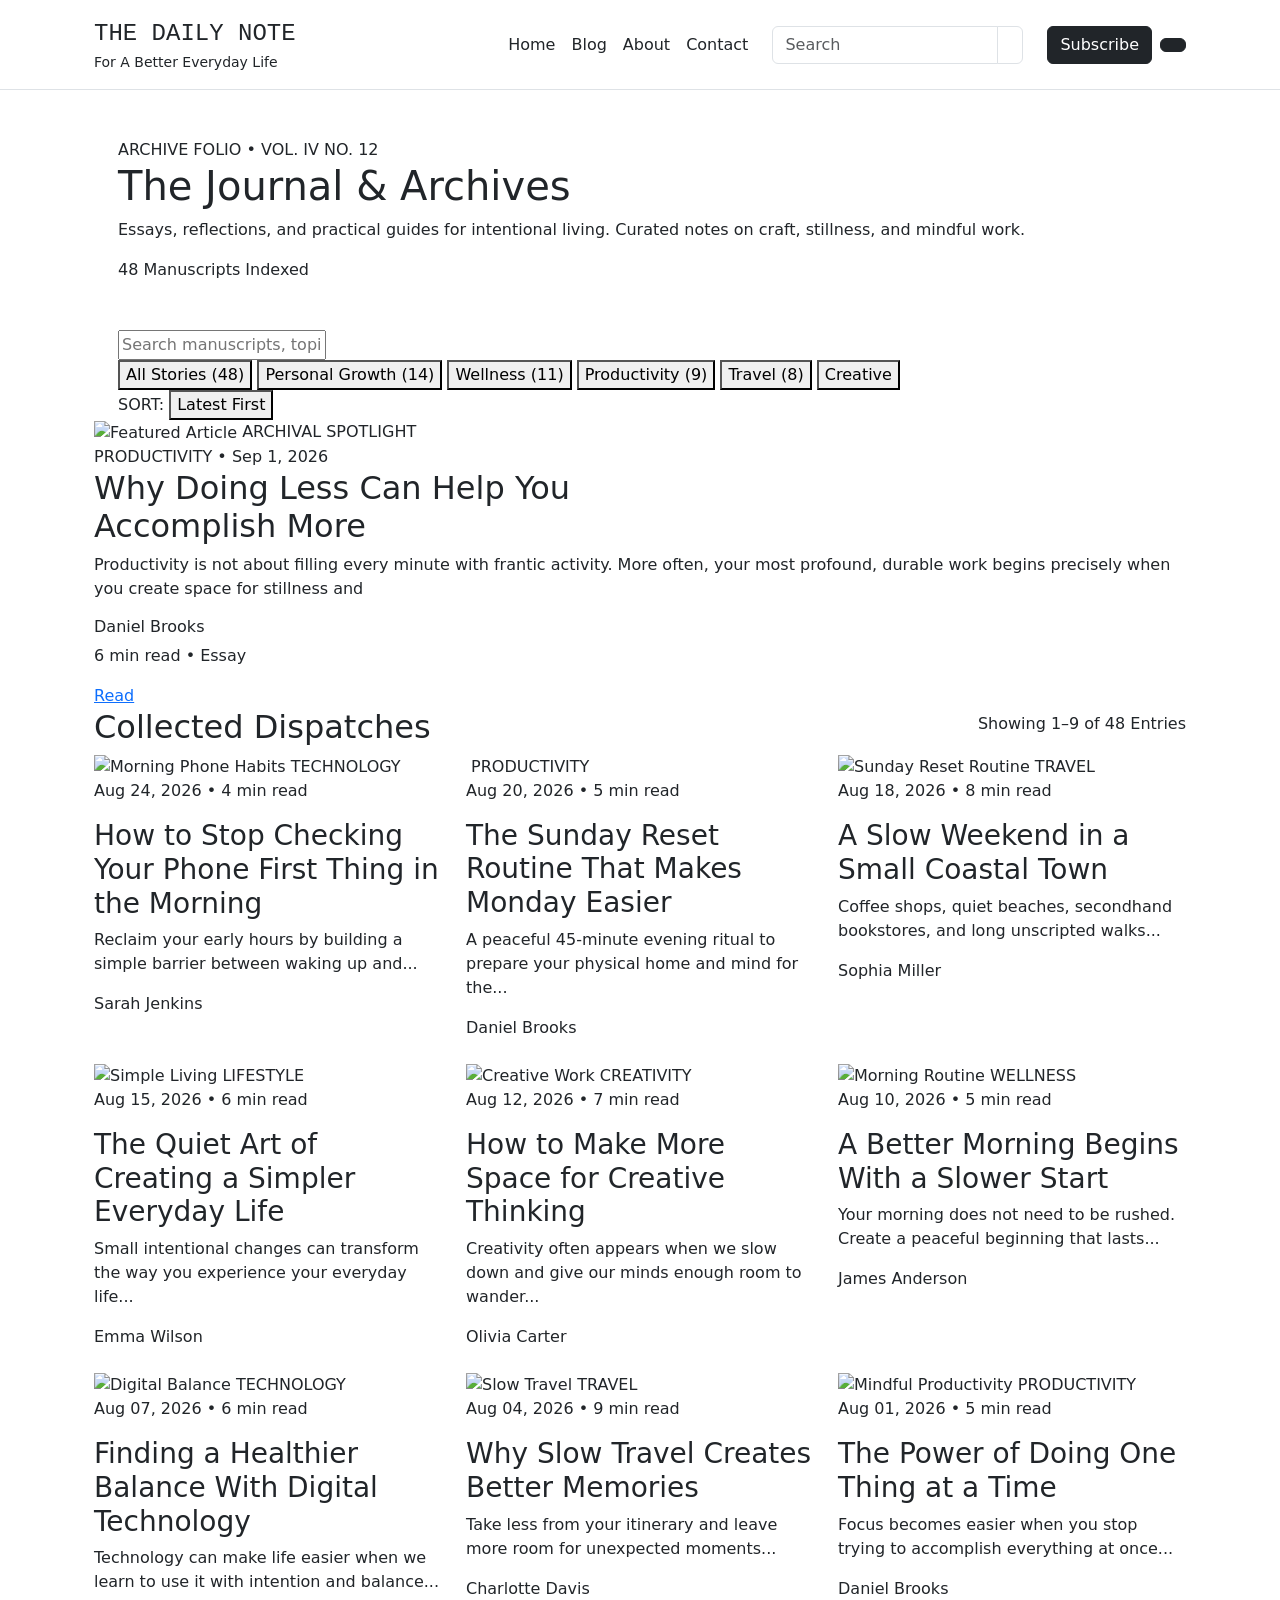
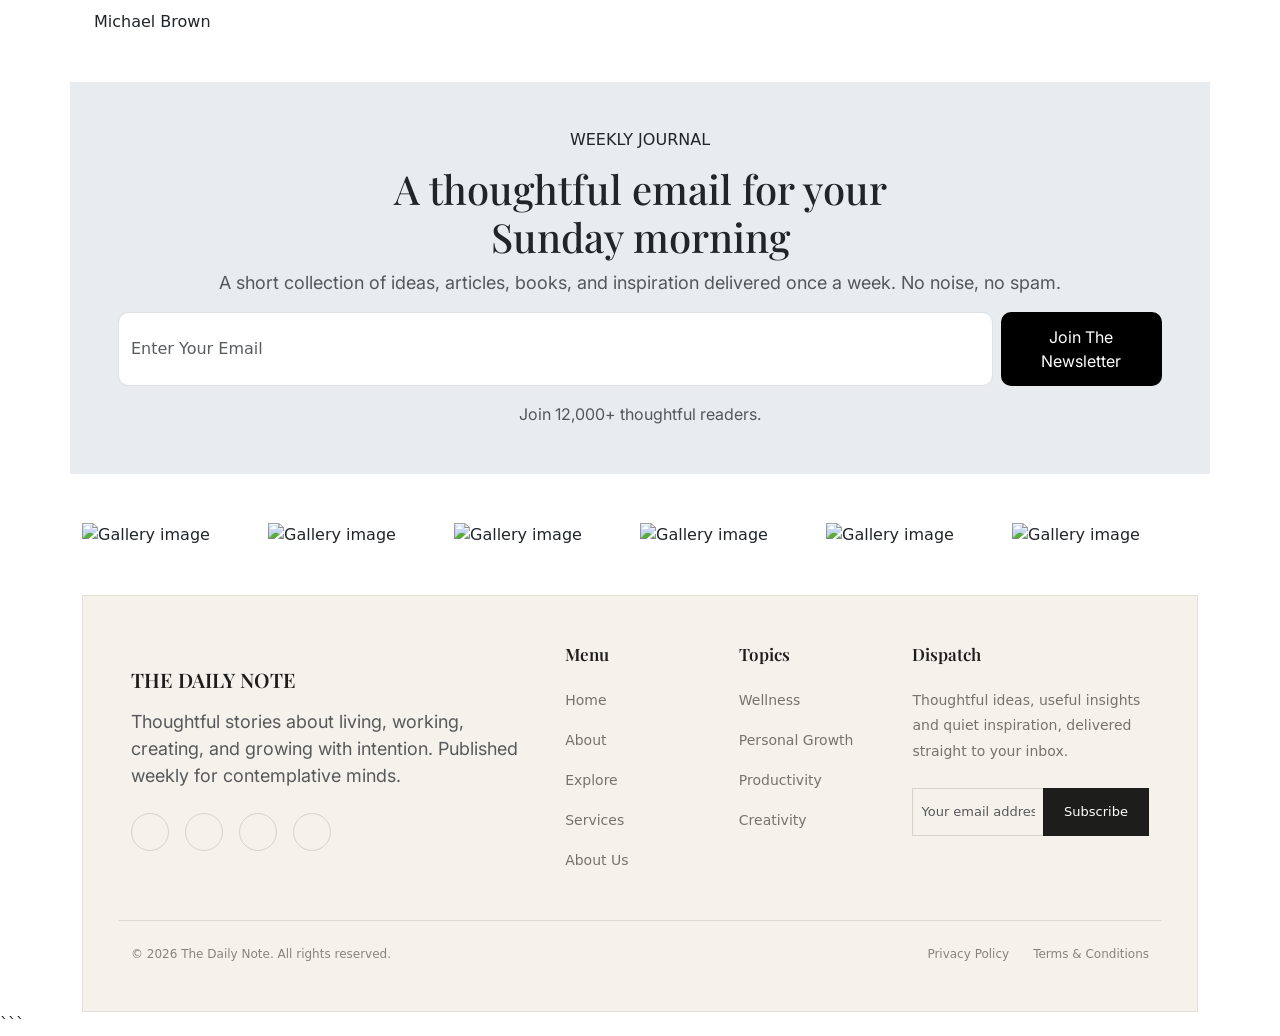
==== about.html @ f955789d "Add files via upload" ====
<!DOCTYPE html>
<html lang="en">

<head>
  <meta charset="UTF-8">
  <meta name="viewport" content="width=device-width, initial-scale=1.0">

  <title>The Daily Note</title>

  <!-- Playfair Display Font -->
  <link rel="preconnect" href="https://fonts.googleapis.com">
  <link rel="preconnect" href="https://fonts.gstatic.com" crossorigin>

  <link href="https://fonts.googleapis.com/css2?family=Playfair+Display:wght@400;500;600;700&display=swap"
    rel="stylesheet">

  <!-- Inter Font -->
  <link href="https://fonts.googleapis.com/css2?family=Inter:wght@400;500;600&display=swap"
    rel="stylesheet">

  <!-- Material Icons -->
  <link rel="stylesheet"
    href="https://fonts.googleapis.com/css2?family=Material+Symbols+Outlined:opsz,wght,FILL,GRAD@24,400,0,0">

  <!-- Bootstrap CDN -->
  <link href="https://cdn.jsdelivr.net/npm/bootstrap@5.3.8/dist/css/bootstrap.min.css"
    rel="stylesheet"
    integrity="sha384-sRIl4kxILFvY47J16cr9ZwB07vP4J8+LH7qKQnuqkuIAvNWLzeN8tE5YBujZqJLB"
    crossorigin="anonymous">

  <!-- Font Awesome -->
  <script src="https://cdnjs.cloudflare.com/ajax/libs/font-awesome/6.5.2/js/all.min.js"></script>

  <link rel="stylesheet" href="about.css">
  <link rel="stylesheet" href="index.html">

</head>


<body>


  <!-- =========================================================
       HEADER
  ========================================================== -->

  <header class="site-header border-bottom bg-white">

    <div class="container px-4">

      <div class="d-flex flex-column flex-lg-row align-items-center
                  justify-content-between gap-3 py-3">


        <!-- LOGO -->

        <a href="index.html" class="text-decoration-none text-dark">

          <div class="fs-4 font-monospace">
            THE DAILY NOTE
          </div>

          <div class="small">
            For A Better Everyday Life
          </div>

        </a>


        <!-- RIGHT SIDE -->

        <div class="d-flex flex-wrap justify-content-center
                    align-items-center gap-2 header-actions">


          <!-- MAIN MENU -->

          <nav class="d-flex flex-wrap justify-content-center
                      align-items-center gap-3">

            <a href="index.html" class="text-decoration-none text-dark">
              Home
            </a>

            <a href="#" class="text-decoration-none text-dark">
              Blog
            </a>

            <a href="about.html" class="text-decoration-none text-dark">
              About
            </a>

            <a href="#" class="text-decoration-none text-dark">
              Contact
            </a>

          </nav>


          <!-- SEARCH -->

          <form class="d-flex align-items-center ms-lg-3" role="search">

            <div class="input-group">

              <input type="search"
                class="form-control d-none d-xl-block"
                placeholder="Search"
                aria-label="Search">

              <button type="submit"
                class="input-group-text bg-white border"
                aria-label="Search">

                <i class="fa-solid fa-magnifying-glass"></i>

              </button>

            </div>

          </form>


          <!-- SUBSCRIBE -->

          <a href="#" class="btn btn-dark ms-lg-3">
            Subscribe
          </a>


          <!-- CONTACT ICON -->

          <a href="contact.html"
            class="btn btn-dark"
            aria-label="Contact">

            <i class="fa-regular fa-envelope"></i>

          </a>


        </div>

      </div>

    </div>

  </header>


  <header class="journal-header">

    <div class="container px-4 px-lg-5 p-5">

      <div class="header-content">

        <!-- Small Top Text -->
        <div class="archive-info">
          <span>ARCHIVE FOLIO</span>
          <span class="dot">•</span>
          <span>VOL. IV NO. 12</span>
        </div>

        <!-- Main Heading -->
        <h1 class="journal-title">
          The Journal &amp; Archives
        </h1>

        <!-- Description -->
        <p class="journal-description">
          Essays, reflections, and practical guides for intentional living.
          Curated notes on craft, stillness, and mindful work.
        </p>

        <!-- Manuscripts -->
        <div class="manuscripts">
          <span class="status-dot"></span>
          <span>48 Manuscripts Indexed</span>
        </div>

      </div>

    </div>

  </header>


  <!-- ================= FILTER SECTION ================= -->

  <section class="filter-section">

    <div class="container px-4 px-lg-5">

      <div class="filter-wrapper">

        <!-- Search -->
        <div class="search-box">

          <i class="fa-solid fa-magnifying-glass"></i>

          <input type="text"
            placeholder="Search manuscripts, topics...">

        </div>


        <!-- Categories -->
        <div class="categories">

          <button class="category active">
            All Stories (48)
          </button>

          <button class="category">
            Personal Growth (14)
          </button>

          <button class="category">
            Wellness (11)
          </button>

          <button class="category">
            Productivity (9)
          </button>

          <button class="category">
            Travel (8)
          </button>

          <button class="category">
            Creative
          </button>

        </div>


        <!-- Sort -->
        <div class="sort-box">

          <span class="sort-text">SORT:</span>

          <button class="sort-button">
            Latest First
            <i class="fa-solid fa-chevron-down"></i>
          </button>

        </div>

      </div>

    </div>

  </section>


  <!-- =========================================================
     FEATURED ARTICLE SECTION
========================================================= -->

<section class="featured-article-section">
  <div class="container px-2 px-md-4">

    <div class="featured-article">

      <!-- LEFT IMAGE -->
      <div class="featured-image">
        <img src="image/Image.png" alt="Featured Article">

        <span class="archive-badge">
          ARCHIVAL SPOTLIGHT
        </span>
      </div>


      <!-- RIGHT CONTENT -->
      <div class="featured-content">

        <!-- Category + Date -->
        <div class="article-meta">
          <span class="category-badge">PRODUCTIVITY</span>

          <span class="meta-dot">•</span>

          <span class="article-date">Sep 1, 2026</span>
        </div>


        <!-- Title -->
        <h2 class="featured-title">
          Why Doing Less Can
          Help You <br> Accomplish
          More
        </h2>


        <!-- Description -->
        <p class="featured-description">
          Productivity is not about filling every minute with frantic
          activity. More often, your most profound, durable work
          begins precisely when you create space for stillness and
        </p>


        <!-- Bottom Area -->
        <div class="article-bottom">

          <!-- Author -->
          <div class="author-info">

            <div class="author-icon">
              <i class="fa-regular fa-user"></i>
            </div>

            <div>
              <h6>Daniel Brooks</h6>
              <p>6 min read • Essay</p>
            </div>

          </div>


          <!-- Read More -->
          <a href="#" class="read-more">
            <span>Read</span>
            <i class="fa-solid fa-arrow-right"></i>
          </a>

        </div>

      </div>

    </div>

  </div>
</section>

<!-- =========================================================
     COLLECTED DISPATCHES SECTION — 9 CARDS
========================================================= -->

<section class="dispatches-section">
  <div class="container px-3 px-md-4">

    <!-- Section Heading -->
    <div class="dispatches-heading d-flex justify-content-between align-items-center">

      <h2 class="dispatches-title">
        Collected Dispatches
      </h2>

      <p class="dispatches-count">
        Showing 1–9 of 48 Entries
      </p>

    </div>


    <!-- =====================================================
         ALL 9 CARDS
    ====================================================== -->

    <div class="row g-4">


      <!-- =================================================
           CARD 01
      ================================================== -->

      <div class="col-lg-4 col-md-6">

        <article class="dispatch-card">

          <div class="dispatch-image">

            <!-- CHANGE IMAGE -->
            <img src="image/[base64].png"
                 alt="Morning Phone Habits">

            <span class="dispatch-category">
              TECHNOLOGY
            </span>

          </div>


          <div class="dispatch-content">

            <p class="dispatch-meta">
              Aug 24, 2026 • 4 min read
            </p>

            <h3 class="dispatch-card-title">
              How to Stop Checking Your Phone
              First Thing in the Morning
            </h3>

            <p class="dispatch-description">
              Reclaim your early hours by building a
              simple barrier between waking up and...
            </p>


            <div class="dispatch-bottom">

              <div class="dispatch-author">

                <span class="dispatch-author-icon">
                  <i class="fa-regular fa-user"></i>
                </span>

                <span>Sarah Jenkins</span>

              </div>


              <a href="#" class="dispatch-arrow">
                <i class="fa-solid fa-arrow-right"></i>
              </a>

            </div>

          </div>

        </article>

      </div>



      <!-- =================================================
           CARD 02
      ================================================== -->

      <div class="col-lg-4 col-md-6">

        <article class="dispatch-card">

          <div class="dispatch-image">

            <!-- CHANGE IMAGE -->
        <img src="image/Background.png" alt="">

            <span class="dispatch-category">
              PRODUCTIVITY
            </span>

          </div>


          <div class="dispatch-content">

            <p class="dispatch-meta">
              Aug 20, 2026 • 5 min read
            </p>

            <h3 class="dispatch-card-title">
              The Sunday Reset Routine That
              Makes Monday Easier
            </h3>

            <p class="dispatch-description">
              A peaceful 45-minute evening ritual to
              prepare your physical home and mind for the...
            </p>


            <div class="dispatch-bottom">

              <div class="dispatch-author">

                <span class="dispatch-author-icon">
                  <i class="fa-regular fa-user"></i>
                </span>

                <span>Daniel Brooks</span>

              </div>


              <a href="#" class="dispatch-arrow">
                <i class="fa-solid fa-arrow-right"></i>
              </a>

            </div>

          </div>

        </article>

      </div>



      <!-- =================================================
           CARD 03
      ================================================== -->

      <div class="col-lg-4 col-md-6">

        <article class="dispatch-card">

          <div class="dispatch-image">

            <!-- CHANGE IMAGE -->
                <img src="image/[base64].png"
                 alt="Sunday Reset Routine">

            <span class="dispatch-category">
              TRAVEL
            </span>

          </div>


          <div class="dispatch-content">

            <p class="dispatch-meta">
              Aug 18, 2026 • 8 min read
            </p>

            <h3 class="dispatch-card-title">
              A Slow Weekend in a Small Coastal
              Town
            </h3>

            <p class="dispatch-description">
              Coffee shops, quiet beaches, secondhand
              bookstores, and long unscripted walks...
            </p>


            <div class="dispatch-bottom">

              <div class="dispatch-author">

                <span class="dispatch-author-icon">
                  <i class="fa-regular fa-user"></i>
                </span>

                <span>Sophia Miller</span>

              </div>


              <a href="#" class="dispatch-arrow">
                <i class="fa-solid fa-arrow-right"></i>
              </a>

            </div>

          </div>

        </article>

      </div>



      <!-- =================================================
           CARD 04
      ================================================== -->

      <div class="col-lg-4 col-md-6">

        <article class="dispatch-card">

          <div class="dispatch-image">

            <!-- CHANGE IMAGE -->
            <img src="image/[base64].png"
                 alt="Simple Living">

            <span class="dispatch-category">
              LIFESTYLE
            </span>

          </div>


          <div class="dispatch-content">

            <p class="dispatch-meta">
              Aug 15, 2026 • 6 min read
            </p>

            <h3 class="dispatch-card-title">
              The Quiet Art of Creating a
              Simpler Everyday Life
            </h3>

            <p class="dispatch-description">
              Small intentional changes can transform
              the way you experience your everyday life...
            </p>


            <div class="dispatch-bottom">

              <div class="dispatch-author">

                <span class="dispatch-author-icon">
                  <i class="fa-regular fa-user"></i>
                </span>

                <span>Emma Wilson</span>

              </div>


              <a href="#" class="dispatch-arrow">
                <i class="fa-solid fa-arrow-right"></i>
              </a>

            </div>

          </div>

        </article>

      </div>



      <!-- =================================================
           CARD 05
      ================================================== -->

      <div class="col-lg-4 col-md-6">

        <article class="dispatch-card">

          <div class="dispatch-image">

            <!-- CHANGE IMAGE -->
            <img src="image/[base64].png"
                 alt="Creative Work">

            <span class="dispatch-category">
              CREATIVITY
            </span>

          </div>


          <div class="dispatch-content">

            <p class="dispatch-meta">
              Aug 12, 2026 • 7 min read
            </p>

            <h3 class="dispatch-card-title">
              How to Make More Space for
              Creative Thinking
            </h3>

            <p class="dispatch-description">
              Creativity often appears when we slow down
              and give our minds enough room to wander...
            </p>


            <div class="dispatch-bottom">

              <div class="dispatch-author">

                <span class="dispatch-author-icon">
                  <i class="fa-regular fa-user"></i>
                </span>

                <span>Olivia Carter</span>

              </div>


              <a href="#" class="dispatch-arrow">
                <i class="fa-solid fa-arrow-right"></i>
              </a>

            </div>

          </div>

        </article>

      </div>



      <!-- =================================================
           CARD 06
      ================================================== -->

      <div class="col-lg-4 col-md-6">

        <article class="dispatch-card">

          <div class="dispatch-image">

            <!-- CHANGE IMAGE -->
            <img src="image/[base64].png"
                 alt="Morning Routine">

            <span class="dispatch-category">
              WELLNESS
            </span>

          </div>


          <div class="dispatch-content">

            <p class="dispatch-meta">
              Aug 10, 2026 • 5 min read
            </p>

            <h3 class="dispatch-card-title">
              A Better Morning Begins With
              a Slower Start
            </h3>

            <p class="dispatch-description">
              Your morning does not need to be rushed.
              Create a peaceful beginning that lasts...
            </p>


            <div class="dispatch-bottom">

              <div class="dispatch-author">

                <span class="dispatch-author-icon">
                  <i class="fa-regular fa-user"></i>
                </span>

                <span>James Anderson</span>

              </div>


              <a href="#" class="dispatch-arrow">
                <i class="fa-solid fa-arrow-right"></i>
              </a>

            </div>

          </div>

        </article>

      </div>



      <!-- =================================================
           CARD 07
      ================================================== -->

      <div class="col-lg-4 col-md-6">

        <article class="dispatch-card">

          <div class="dispatch-image">

            <!-- CHANGE IMAGE -->
            <img src="image/[base64].png"
                 alt="Digital Balance">

            <span class="dispatch-category">
              TECHNOLOGY
            </span>

          </div>


          <div class="dispatch-content">

            <p class="dispatch-meta">
              Aug 07, 2026 • 6 min read
            </p>

            <h3 class="dispatch-card-title">
              Finding a Healthier Balance
              With Digital Technology
            </h3>

            <p class="dispatch-description">
              Technology can make life easier when we
              learn to use it with intention and balance...
            </p>


            <div class="dispatch-bottom">

              <div class="dispatch-author">

                <span class="dispatch-author-icon">
                  <i class="fa-regular fa-user"></i>
                </span>

                <span>Michael Brown</span>

              </div>


              <a href="#" class="dispatch-arrow">
                <i class="fa-solid fa-arrow-right"></i>
              </a>

            </div>

          </div>

        </article>

      </div>



      <!-- =================================================
           CARD 08
      ================================================== -->

      <div class="col-lg-4 col-md-6">

        <article class="dispatch-card">

          <div class="dispatch-image">

            <!-- CHANGE IMAGE -->
            <img src="image/[base64].png"
                 alt="Slow Travel">

            <span class="dispatch-category">
              TRAVEL
            </span>

          </div>


          <div class="dispatch-content">

            <p class="dispatch-meta">
              Aug 04, 2026 • 9 min read
            </p>

            <h3 class="dispatch-card-title">
              Why Slow Travel Creates
              Better Memories
            </h3>

            <p class="dispatch-description">
              Take less from your itinerary and leave
              more room for unexpected moments...
            </p>


            <div class="dispatch-bottom">

              <div class="dispatch-author">

                <span class="dispatch-author-icon">
                  <i class="fa-regular fa-user"></i>
                </span>

                <span>Charlotte Davis</span>

              </div>


              <a href="#" class="dispatch-arrow">
                <i class="fa-solid fa-arrow-right"></i>
              </a>

            </div>

          </div>

        </article>

      </div>



      <!-- =================================================
           CARD 09
      ================================================== -->

      <div class="col-lg-4 col-md-6">

        <article class="dispatch-card">

          <div class="dispatch-image">

            <!-- CHANGE IMAGE -->
            <img src="image/Background (2).png"
                 alt="Mindful Productivity">

            <span class="dispatch-category">
              PRODUCTIVITY
            </span>

          </div>


          <div class="dispatch-content">

            <p class="dispatch-meta">
              Aug 01, 2026 • 5 min read
            </p>

            <h3 class="dispatch-card-title">
              The Power of Doing One Thing
              at a Time
            </h3>

            <p class="dispatch-description">
              Focus becomes easier when you stop trying
              to accomplish everything at once...
            </p>


            <div class="dispatch-bottom">

              <div class="dispatch-author">

                <span class="dispatch-author-icon">
                  <i class="fa-regular fa-user"></i>
                </span>

                <span>Daniel Brooks</span>

              </div>


              <a href="#" class="dispatch-arrow">
                <i class="fa-solid fa-arrow-right"></i>
              </a>

            </div>

          </div>

        </article>

      </div>


    </div>

  </div>
</section>




  <!-- =========================================================
       NEWSLETTER
  ========================================================== -->

  <div class="container text-center mt-5 newsletter-section">

    <div class="row">

      <div class="col bg-body-secondary p-4 p-md-5">

        <form action="#">

          <h6>
            WEEKLY JOURNAL
          </h6>


          <h1 class="pt-2"
            style="font-family:'Playfair Display', serif;
                   font-size:40px;">

            A thoughtful email for your <br>
            Sunday morning

          </h1>


          <p class="card-text text-muted mt-2"
            style="font-family:'Inter', sans-serif;
                   font-size:18px;">

            A short collection of ideas, articles, books, and inspiration
            delivered once a week. No noise, no spam.

          </p>


          <div class="d-flex justify-content-center
                      gap-2 newsletter-form">

            <input
              type="email"
              name="email"
              id="email"
              placeholder="Enter Your Email"
              required
              class="form-control"
              style="padding:12px;
                     border-radius:10px;
                     background-color:white;">

            <button
              type="submit"
              class="btn"
              style="padding:12px 18px;
                     border-radius:10px;
                     background-color:black;
                     color:white;
                     font-family:'Inter', sans-serif;
                     font-size:16px;">

              Join The Newsletter

            </button>

          </div>


          <p class="card-text text-muted mt-3"
            style="font-family:'Inter', sans-serif;
                   font-size:16px;">

            Join 12,000+ thoughtful readers.

          </p>

        </form>

      </div>

    </div>

  </div>



  <!-- =========================================================
       GALLERY
  ========================================================== -->

  <div class="container mt-5">

    <div class="row">

      <div class="gallery d-flex">

        <div class="col">

          <img
            src="https://encrypted-tbn0.gstatic.com/images?q=tbn:ANd9GcTUyh7GV2y5D9WMZh28gI6M2k6ve06KbY13Tnuks8n1I8Cg_ETue8IrTAo&s=10"
            class="img-fluid w-100"
            style="max-width:200px;
                   height:200px;
                   object-fit:cover;"
            alt="Gallery image">

        </div>


        <div class="col">

          <img
            src="https://encrypted-tbn0.gstatic.com/images?q=tbn:ANd9GcRiHSuCYr5pFHjg584mpFaJQGoM9TkHpOYXthlzWV4Oqg&s=10"
            class="img-fluid w-100"
            style="max-width:200px;
                   height:200px;
                   object-fit:cover;"
            alt="Gallery image">

        </div>


        <div class="col">

          <img
            src="https://encrypted-tbn0.gstatic.com/images?q=tbn:ANd9GcSi7aT6QcAlgnhmaj3kfK4dPAKymP3mozt70sc2gzRRKFaVPKwXTZspguc&s=10"
            class="img-fluid w-100"
            style="max-width:200px;
                   height:200px;
                   object-fit:cover;"
            alt="Gallery image">

        </div>


        <div class="col">

          <img
            src="https://encrypted-tbn0.gstatic.com/images?q=tbn:ANd9GcTv706wasX8_gPbdp8O0TT1LXeOdNMG0ZONBZZ6pnebRg&s=10"
            class="img-fluid w-100"
            style="max-width:200px;
                   height:200px;
                   object-fit:cover;"
            alt="Gallery image">

        </div>


        <div class="col">

          <img
            src="https://encrypted-tbn0.gstatic.com/images?q=tbn:ANd9GcTUyh7GV2y5D9WMZh28gI6M2k6ve06KbY13Tnuks8n1I8Cg_ETue8IrTAo&s=10"
            class="img-fluid w-100"
            style="max-width:200px;
                   height:200px;
                   object-fit:cover;"
            alt="Gallery image">

        </div>


        <div class="col">

          <img
            src="https://encrypted-tbn0.gstatic.com/images?q=tbn:ANd9GcS_R3quQdjcWzR2yV-Xn2RITSWg6shXAdHs2kv1k5qeEw&s=10"
            class="img-fluid w-100"
            style="max-width:200px;
                   height:200px;
                   object-fit:cover;"
            alt="Gallery image">

        </div>

      </div>

    </div>

  </div>

<!-- =========================================================
     FOOTER
========================================================= -->

<div class="container">

  <footer class="site-footer py-5 mt-5"
    style="
      background:#f5f2ec;
      color:#1d1d1b;
      border:1px solid #e5e0d7;
    ">

    <div class="container-fluid px-4 px-md-5">

      <!-- MAIN FOOTER -->

      <div class="row gy-5">

        <!-- BRAND -->
        <div class="col-lg-5 col-md-6">

          <h5 class="mt-4 mb-3"
            style="
              font-family:'Playfair Display',serif;
              font-size:20px;
              font-weight:600;
            ">
            THE DAILY NOTE
          </h5>

          <p class="text-muted mt-2"
            style="
              font-family:'Inter',sans-serif;
              font-size:18px;
            ">
            Thoughtful stories about living, working, creating, and
            growing with intention. Published weekly for contemplative
            minds.
          </p>

          <!-- SOCIAL ICONS -->

          <div class="d-flex gap-3 mt-4">

            <a href="#"
              aria-label="Facebook"
              class="d-flex align-items-center justify-content-center rounded-circle text-decoration-none"
              style="
                width:38px;
                height:38px;
                border:1px solid #d8d2c8;
                color:#1d1d1b;
              ">
              <i class="fab fa-facebook-f"></i>
            </a>

            <a href="#"
              aria-label="Instagram"
              class="d-flex align-items-center justify-content-center rounded-circle text-decoration-none"
              style="
                width:38px;
                height:38px;
                border:1px solid #d8d2c8;
                color:#1d1d1b;
              ">
              <i class="fab fa-instagram"></i>
            </a>

            <a href="#"
              aria-label="Twitter"
              class="d-flex align-items-center justify-content-center rounded-circle text-decoration-none"
              style="
                width:38px;
                height:38px;
                border:1px solid #d8d2c8;
                color:#1d1d1b;
              ">
              <i class="fab fa-twitter"></i>
            </a>

            <a href="#"
              aria-label="LinkedIn"
              class="d-flex align-items-center justify-content-center rounded-circle text-decoration-none"
              style="
                width:38px;
                height:38px;
                border:1px solid #d8d2c8;
                color:#1d1d1b;
              ">
              <i class="fab fa-linkedin-in"></i>
            </a>

          </div>

        </div>


        <!-- MENU -->

        <div class="col-lg-2 col-md-6">

          <h6 class="mb-4"
            style="
              font-family:'Playfair Display',serif;
              font-size:17px;
              font-weight:600;
            ">
            Menu
          </h6>

          <ul class="list-unstyled mb-0">

            <li class="mb-3">
              <a href="#"
                class="text-decoration-none"
                style="color:#77736c;font-size:14px;">
                Home
              </a>
            </li>

            <li class="mb-3">
              <a href="#"
                class="text-decoration-none"
                style="color:#77736c;font-size:14px;">
                About
              </a>
            </li>

            <li class="mb-3">
              <a href="#"
                class="text-decoration-none"
                style="color:#77736c;font-size:14px;">
                Explore
              </a>
            </li>

            <li class="mb-3">
              <a href="#"
                class="text-decoration-none"
                style="color:#77736c;font-size:14px;">
                Services
              </a>
            </li>

            <li>
              <a href="#"
                class="text-decoration-none"
                style="color:#77736c;font-size:14px;">
                About Us
              </a>
            </li>

          </ul>

        </div>


        <!-- TOPICS -->

        <div class="col-lg-2 col-md-6">

          <h6 class="mb-4"
            style="
              font-family:'Playfair Display',serif;
              font-size:17px;
              font-weight:600;
            ">
            Topics
          </h6>

          <ul class="list-unstyled mb-0">

            <li class="mb-3">
              <a href="#"
                class="text-decoration-none"
                style="color:#77736c;font-size:14px;">
                Wellness
              </a>
            </li>

            <li class="mb-3">
              <a href="#"
                class="text-decoration-none"
                style="color:#77736c;font-size:14px;">
                Personal Growth
              </a>
            </li>

            <li class="mb-3">
              <a href="#"
                class="text-decoration-none"
                style="color:#77736c;font-size:14px;">
                Productivity
              </a>
            </li>

            <li>
              <a href="#"
                class="text-decoration-none"
                style="color:#77736c;font-size:14px;">
                Creativity
              </a>
            </li>

          </ul>

        </div>


        <!-- DISPATCH -->

        <div class="col-lg-3 col-md-6">

          <h6 class="mb-4"
            style="
              font-family:'Playfair Display',serif;
              font-size:17px;
              font-weight:600;
            ">
            Dispatch
          </h6>

          <p class="mb-0"
            style="
              color:#77736c;
              font-size:14px;
              line-height:1.8;
            ">
            Thoughtful ideas, useful insights and quiet inspiration,
            delivered straight to your inbox.
          </p>

          <!-- Newsletter -->

          <form class="mt-4">

            <div class="input-group">

              <input
                type="email"
                class="form-control"
                placeholder="Your email address"
                required
                style="
                  height:48px;
                  background:transparent;
                  border:1px solid #d8d2c8;
                  border-radius:0;
                  box-shadow:none;
                  font-size:13px;
                  padding:0 8px;
                ">

              <button
                type="submit"
                class="btn"
                style="
                  background:#1d1d1b;
                  color:#fff;
                  border-radius:0;
                  padding:0 20px;
                  font-size:13px;
                  font-weight:500;
                ">
                Subscribe
              </button>

            </div>

          </form>

        </div>

      </div>


      <!-- FOOTER BOTTOM -->

      <div class="row align-items-center mt-5 pt-4"
        style="border-top:1px solid #ded9d0;">

        <!-- COPYRIGHT -->

        <div class="col-md-6">

          <p class="mb-0 text-center text-md-start"
            style="
              color:#88847c;
              font-size:12px;
            ">
            © 2026 The Daily Note. All rights reserved.
          </p>

        </div>


        <!-- PRIVACY / TERMS -->

        <div class="col-md-6 mt-3 mt-md-0">

          <div class="d-flex justify-content-center justify-content-md-end gap-4">

            <a href="#"
              class="text-decoration-none"
              style="color:#88847c;font-size:12px;">
              Privacy Policy
            </a>

            <a href="#"
              class="text-decoration-none"
              style="color:#88847c;font-size:12px;">
              Terms & Conditions
            </a>

          </div>

        </div>

      </div>

    </div>

  </footer>

</div>
```


  <!-- =========================================================
       BOOTSTRAP JS
  ========================================================== -->

  <script
    src="https://cdn.jsdelivr.net/npm/bootstrap@5.3.8/dist/js/bootstrap.bundle.min.js"
    integrity="sha384-FKyoEForCGlyvwx9Hj09JcYn3nv7wiPVlz7YYwJrVWrJcXK/BmnVDxM+D2scQbITxI"
    crossorigin="anonymous">
  </script>

</body>

</html>
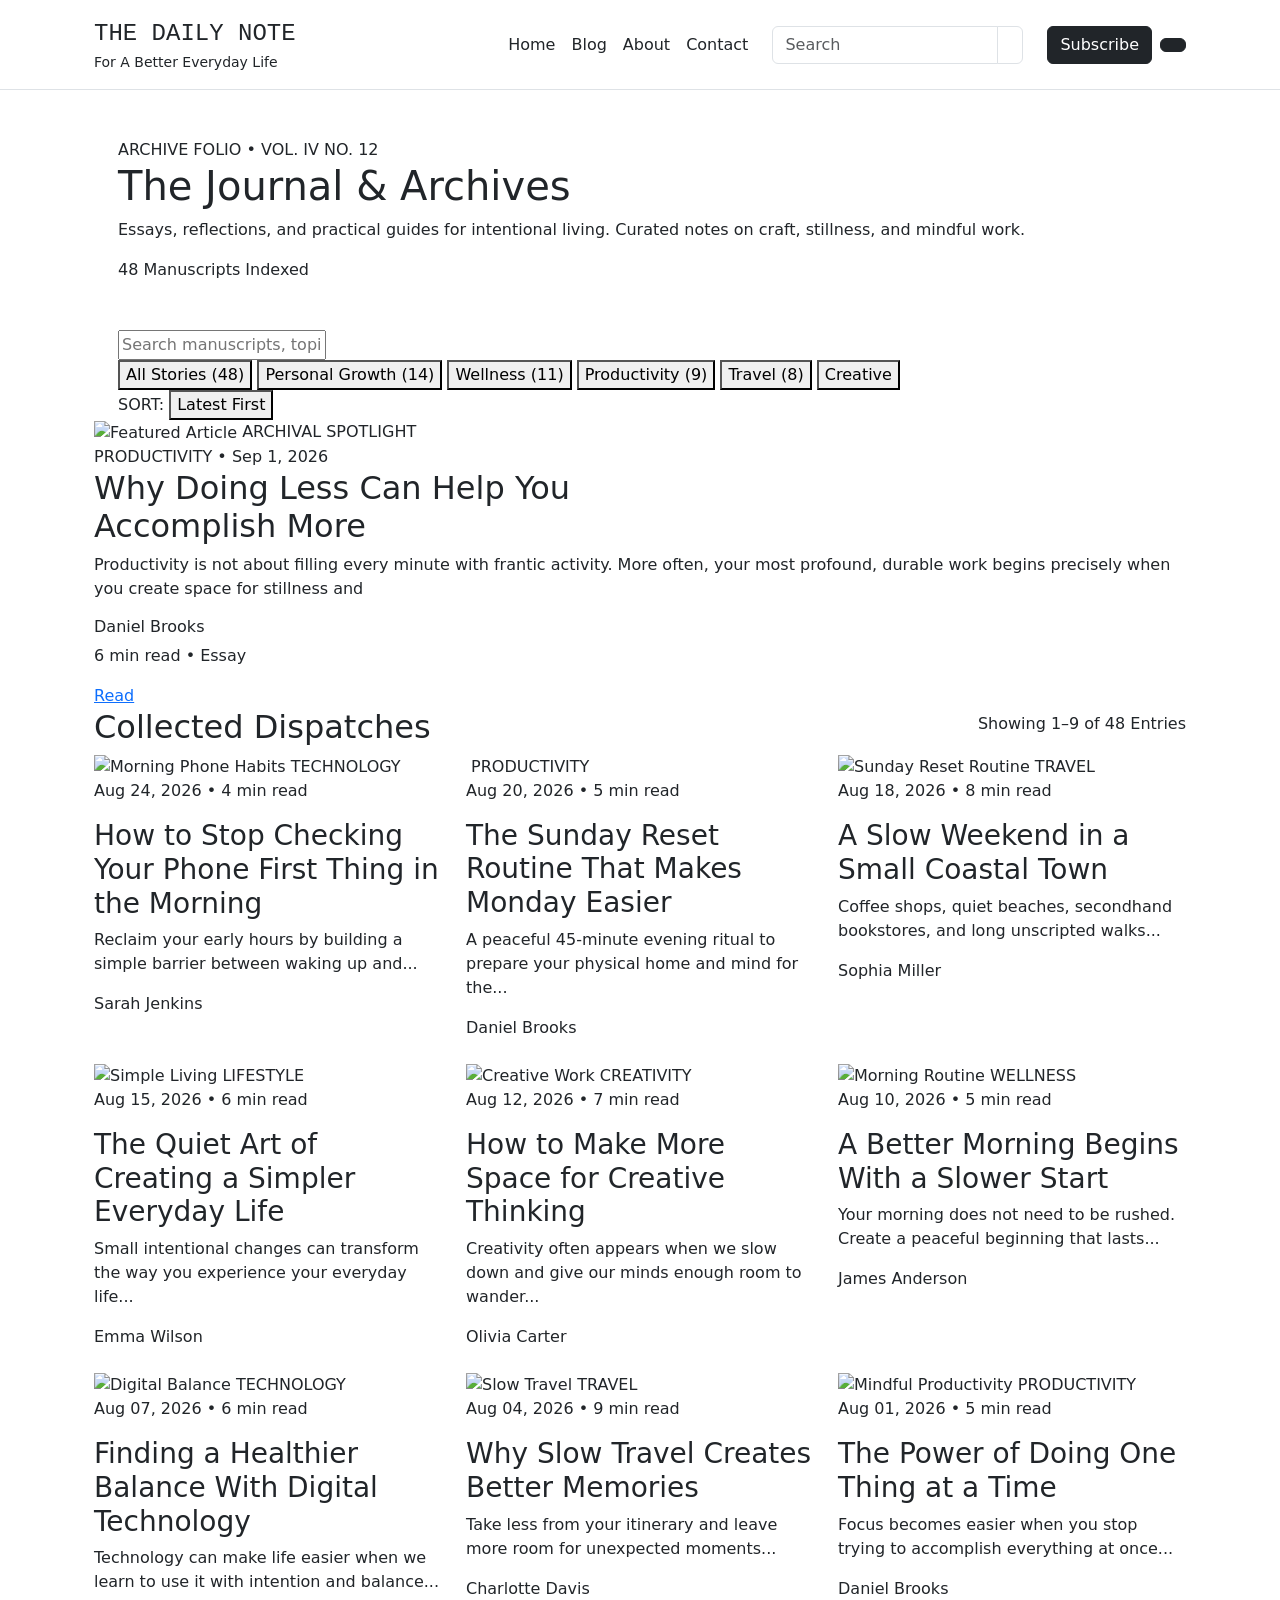
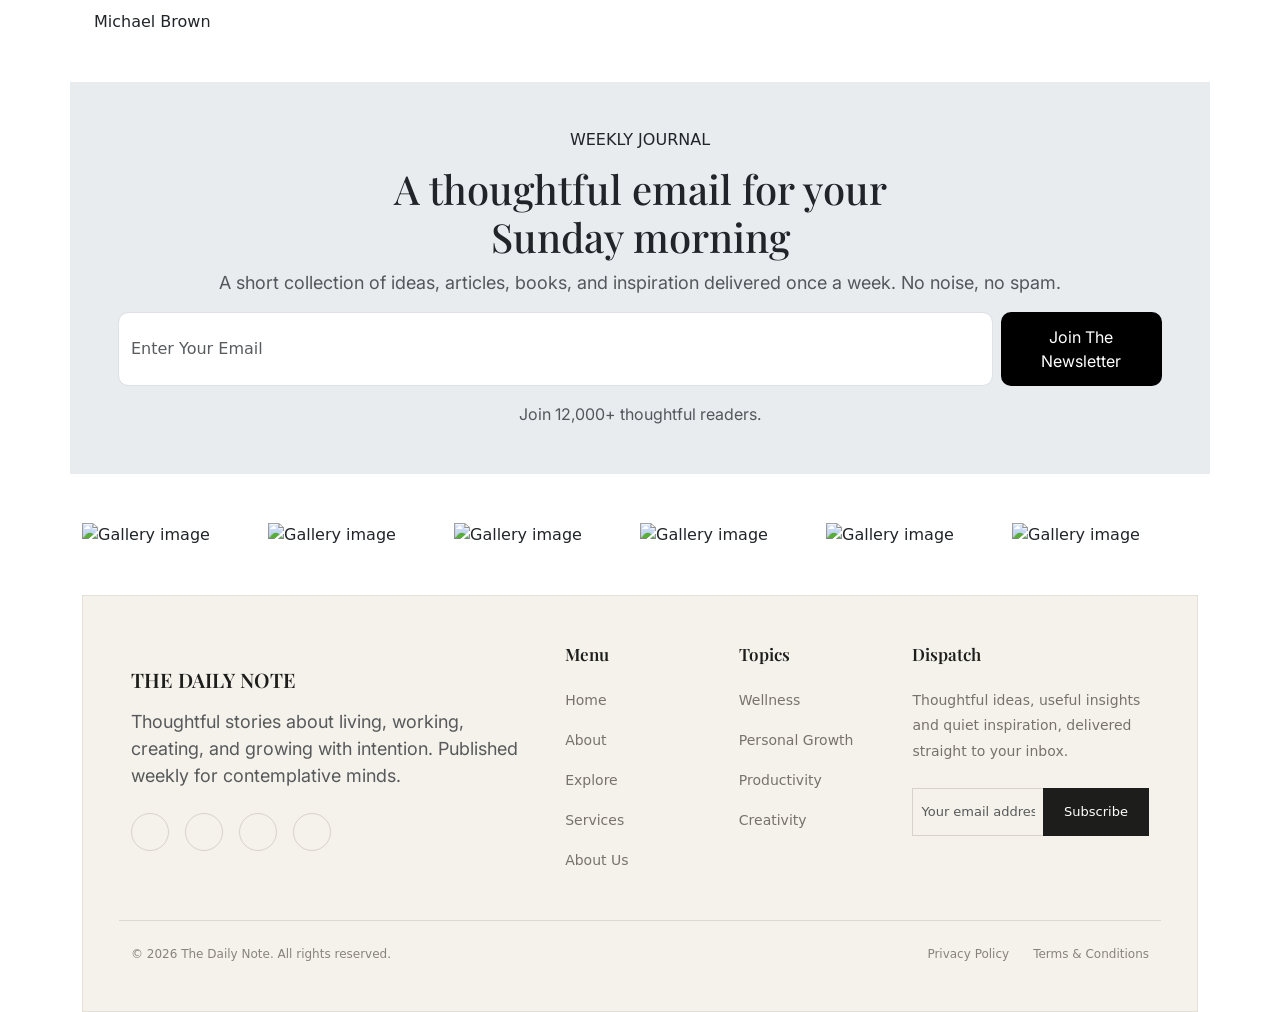
==== commit e339c84b: "Update about.html" ====
--- a/about.html
+++ b/about.html
@@ -1458,7 +1458,7 @@
   </footer>
 
 </div>
-```
+
 
 
   <!-- =========================================================
@@ -1473,4 +1473,4 @@
 
 </body>
 
-</html>+</html>
